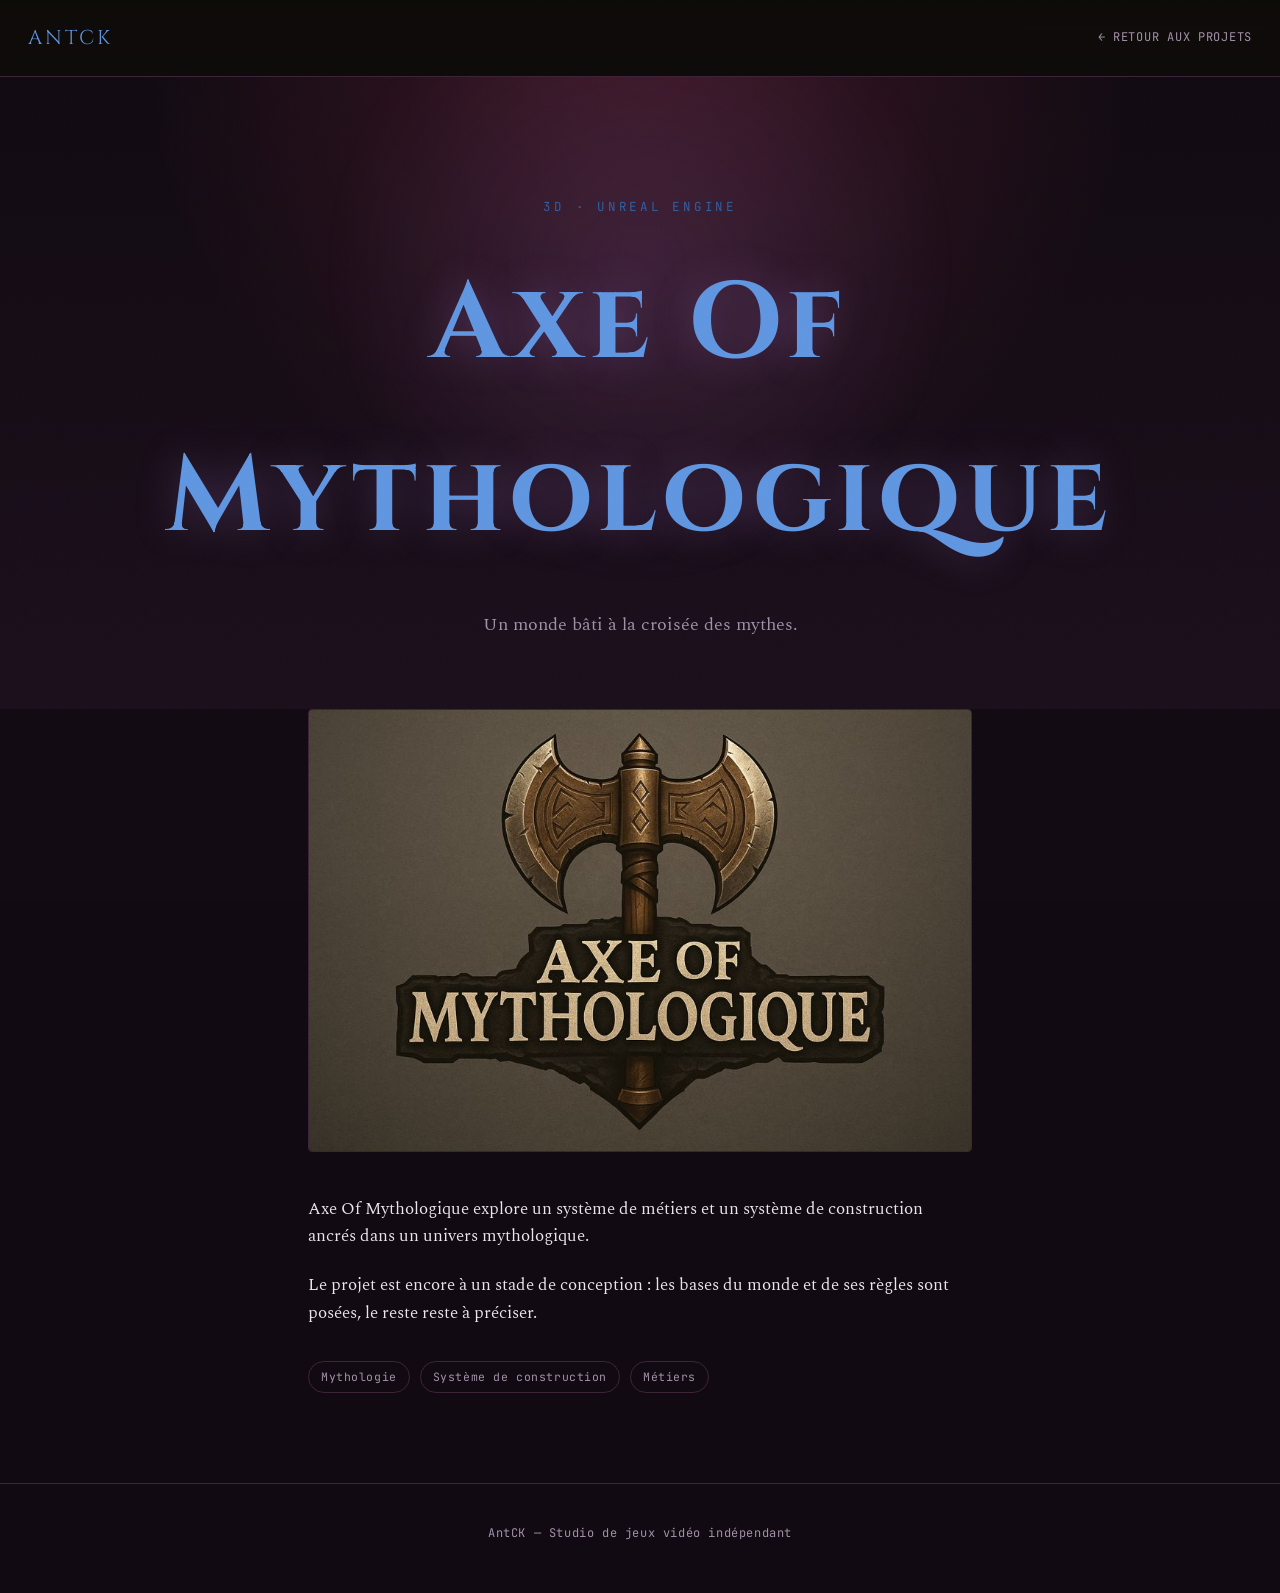
==== axe-of-mythologique.html @ 245e8f78 "Add files via upload" ====
<!DOCTYPE html>
<html lang="fr">
<head>
<meta charset="UTF-8">
<meta name="viewport" content="width=device-width, initial-scale=1.0">
<title>Axe Of Mythologique — AntCK</title>
<meta name="description" content="Axe Of Mythologique, concept de jeu mythologique chez AntCK.">
<link rel="preconnect" href="https://fonts.googleapis.com">
<link rel="preconnect" href="https://fonts.gstatic.com" crossorigin>
<link href="https://fonts.googleapis.com/css2?family=Cinzel:wght@500;600;700&family=Spectral:ital,wght@0,400;0,500;1,400&family=JetBrains+Mono:wght@400;500&display=swap" rel="stylesheet">
<link rel="stylesheet" href="style.css">
</head>
<body style="--gold:#5f95e0; --gold-dim:#3c5f95; --ember:#2f5fa0; --ember-dim:#1e3a63; --seal:#1c3a66;">
<div class="grain"></div>

<nav class="nav">
  <a href="index.html" class="nav__mark">ANTCK</a>
  <a href="index.html" class="back">&larr; Retour aux projets</a>
</nav>

<header class="hero" style="padding-bottom:70px;">
  <p class="hero__eyebrow">3D · Unreal Engine</p>
  <h1 class="hero__title">Axe Of Mythologique</h1>
  <p class="hero__subtitle">Un monde bâti à la croisée des mythes.</p>
</header>

<section class="section" style="padding-top:0; border-top:none;">
  <div class="container page-content">
    <img class="page-banner" src="axe-of-mythologique.jpg" alt="Axe Of Mythologique">
    <div class="page-body">
      <p>Axe Of Mythologique explore un système de métiers et un système de construction ancrés dans un univers mythologique.</p>
      <p>Le projet est encore à un stade de conception : les bases du monde et de ses règles sont posées, le reste reste à préciser.</p>
      <div class="page-meta">
        <span class="pill">Mythologie</span>
        <span class="pill">Système de construction</span>
        <span class="pill">Métiers</span>
      </div>
    </div>
  </div>
</section>

<footer class="footer">AntCK — Studio de jeux vidéo indépendant</footer>

</body>
</html>
---- style.css ----
/* =========================================================
   AntCK — style tokens
   Couleur : nuit aubergine + violet royal + bordeaux profond
   Type    : Cinzel (display, capitales gravées) / Spectral (corps)
             / JetBrains Mono (étiquettes, statuts)
   Signature : sceau de cire bordeaux posé sur chaque statut
   ========================================================= */

:root {
  --bg:         #110a12;
  --bg-alt:     #1b0f1b;
  --bg-card:    #221420;
  --line:       #3d2438;
  --gold:       #b07fe0;
  --gold-dim:   #7c53a3;
  --ember:      #9c3049;
  --ember-dim:  #601f30;
  --ink:        #ece3ee;
  --muted:      #a290a8;
  --seal:       #6e1526;

  --display: "Cinzel", serif;
  --body:    "Spectral", serif;
  --mono:    "JetBrains Mono", monospace;
}

* { box-sizing: border-box; }

html { scroll-behavior: smooth; }

body {
  margin: 0;
  background: var(--bg);
  color: var(--ink);
  font-family: var(--body);
  font-size: 17px;
  line-height: 1.6;
}

img { max-width: 100%; display: block; }

a { color: inherit; }

.container {
  max-width: 1180px;
  margin: 0 auto;
  padding: 0 28px;
}

/* ---------- Ambient texture ---------- */
.grain {
  position: fixed;
  inset: 0;
  pointer-events: none;
  z-index: 5;
  opacity: 0.05;
  background-image: url("data:image/svg+xml,%3Csvg xmlns='http://www.w3.org/2000/svg' width='120' height='120'%3E%3Cfilter id='n'%3E%3CfeTurbulence type='fractalNoise' baseFrequency='0.9' numOctaves='2' stitchTiles='stitch'/%3E%3C/filter%3E%3Crect width='100%25' height='100%25' filter='url(%23n)'/%3E%3C/svg%3E");
  mix-blend-mode: overlay;
}

/* ---------- Nav ---------- */
.nav {
  position: sticky;
  top: 0;
  z-index: 20;
  display: flex;
  align-items: center;
  justify-content: space-between;
  padding: 22px 28px;
  background: linear-gradient(to bottom, rgba(14,12,9,0.96), rgba(14,12,9,0.75));
  border-bottom: 1px solid var(--line);
  backdrop-filter: blur(6px);
}

.nav__mark {
  font-family: var(--display);
  letter-spacing: 0.14em;
  font-size: 20px;
  color: var(--gold);
  text-decoration: none;
}

.nav__links {
  display: flex;
  gap: 28px;
  font-family: var(--mono);
  font-size: 12.5px;
  letter-spacing: 0.06em;
  text-transform: uppercase;
}

.nav__links a { text-decoration: none; color: var(--muted); transition: color 0.2s ease; }
.nav__links a:hover { color: var(--gold); }

/* ---------- Hero ---------- */
.hero {
  position: relative;
  padding: 120px 28px 90px;
  text-align: center;
  overflow: hidden;
  background:
    radial-gradient(ellipse at 50% -10%, rgba(156,48,73,0.30), transparent 55%),
    linear-gradient(180deg, var(--bg) 0%, var(--bg-alt) 100%);
}

.hero::before {
  content: "";
  position: absolute;
  left: 50%;
  top: 30%;
  width: 640px;
  height: 640px;
  transform: translate(-50%, -50%);
  background: radial-gradient(circle, rgba(176,127,224,0.14), transparent 70%);
  filter: blur(4px);
}

.hero__eyebrow {
  position: relative;
  font-family: var(--mono);
  font-size: 12.5px;
  letter-spacing: 0.22em;
  text-transform: uppercase;
  color: var(--ember);
  margin: 0 0 22px;
}

.hero__title {
  position: relative;
  font-family: var(--display);
  font-size: clamp(52px, 9vw, 108px);
  letter-spacing: 0.05em;
  margin: 0;
  color: var(--gold);
  text-shadow: 0 0 40px rgba(176,127,224,0.30);
}

.hero__subtitle {
  position: relative;
  max-width: 560px;
  margin: 26px auto 0;
  color: var(--muted);
  font-size: 18px;
}

.hero__divider {
  position: relative;
  width: 120px;
  height: 1px;
  margin: 40px auto;
  background: linear-gradient(90deg, transparent, var(--gold-dim), transparent);
}

/* ---------- Section headers ---------- */
.section {
  padding: 90px 28px;
  border-top: 1px solid var(--line);
}

.section__head {
  max-width: 640px;
  margin: 0 auto 54px;
  text-align: center;
}

.section__eyebrow {
  font-family: var(--mono);
  font-size: 12px;
  letter-spacing: 0.18em;
  text-transform: uppercase;
  color: var(--ember);
  margin: 0 0 14px;
}

.section__title {
  font-family: var(--display);
  font-size: clamp(28px, 4vw, 40px);
  color: var(--ink);
  margin: 0 0 16px;
  letter-spacing: 0.02em;
}

.section__lede {
  color: var(--muted);
  margin: 0;
}

/* ---------- Featured project ---------- */
.featured {
  max-width: 1000px;
  margin: 0 auto;
  background: var(--bg-card);
  border: 1px solid var(--line);
  border-radius: 4px;
  overflow: hidden;
  display: grid;
  grid-template-columns: 1fr;
}

.featured__body { padding: 44px 44px 40px; }

.featured__tag {
  display: inline-flex;
  align-items: center;
  gap: 8px;
  font-family: var(--mono);
  font-size: 11.5px;
  letter-spacing: 0.1em;
  text-transform: uppercase;
  color: var(--ember);
  border: 1px solid var(--ember-dim);
  padding: 5px 10px;
  border-radius: 2px;
  margin-bottom: 20px;
}

.featured__title {
  font-family: var(--display);
  font-size: clamp(26px, 3.4vw, 36px);
  color: var(--gold);
  margin: 0 0 16px;
}

.featured__desc {
  color: var(--ink);
  max-width: 640px;
  margin: 0 0 30px;
}

.featured__meta {
  display: flex;
  flex-wrap: wrap;
  gap: 10px;
  margin-bottom: 34px;
}

.pill {
  font-family: var(--mono);
  font-size: 11.5px;
  letter-spacing: 0.05em;
  color: var(--muted);
  border: 1px solid var(--line);
  padding: 6px 12px;
  border-radius: 20px;
}

/* Phase timeline — a real sequence, so numbering is meaningful here */
.phases {
  display: grid;
  grid-template-columns: repeat(4, 1fr);
  gap: 0;
  border-top: 1px solid var(--line);
}

.phase {
  padding: 26px 20px;
  border-right: 1px solid var(--line);
  position: relative;
}

.phase:last-child { border-right: none; }

.phase__num {
  font-family: var(--mono);
  font-size: 11px;
  color: var(--gold-dim);
  letter-spacing: 0.08em;
}

.phase__title {
  font-family: var(--display);
  font-size: 15px;
  color: var(--ink);
  margin: 10px 0 8px;
  letter-spacing: 0.01em;
}

.phase__desc {
  font-size: 13.5px;
  color: var(--muted);
  margin: 0;
  line-height: 1.5;
}

/* ---------- Idea grid ---------- */
.grid {
  max-width: 1180px;
  margin: 0 auto;
  display: grid;
  grid-template-columns: repeat(auto-fill, minmax(300px, 1fr));
  gap: 26px;
}

.card {
  background: var(--bg-card);
  border: 1px solid var(--line);
  border-radius: 4px;
  overflow: hidden;
  transition: border-color 0.25s ease, transform 0.25s ease;
}

.card:hover {
  border-color: var(--gold-dim);
  transform: translateY(-3px);
}

.card__image {
  aspect-ratio: 3 / 2;
  overflow: hidden;
  background: #000;
}

.card__image img {
  width: 100%;
  height: 100%;
  object-fit: cover;
  opacity: 0.88;
}

.card__body { padding: 22px 24px 26px; }

.card__top {
  display: flex;
  align-items: center;
  justify-content: space-between;
  margin-bottom: 12px;
}

.card__title {
  font-family: var(--display);
  font-size: 19px;
  color: var(--ink);
  margin: 0;
  letter-spacing: 0.01em;
}

/* Signature element: wax-seal status marker */
.seal {
  display: inline-flex;
  align-items: center;
  gap: 6px;
  font-family: var(--mono);
  font-size: 10px;
  letter-spacing: 0.08em;
  text-transform: uppercase;
  color: #d9a9c0;
  flex-shrink: 0;
}

.seal::before {
  content: "";
  width: 12px;
  height: 12px;
  border-radius: 50%;
  background: radial-gradient(circle at 35% 30%, #c05270, var(--seal) 70%);
  box-shadow: inset 0 0 0 1px rgba(0,0,0,0.3);
}

.card__desc {
  font-size: 14.5px;
  color: var(--muted);
  margin: 0 0 16px;
}

.card__tags {
  display: flex;
  flex-wrap: wrap;
  gap: 8px;
}

.tag {
  font-family: var(--mono);
  font-size: 10.5px;
  color: var(--muted);
  border: 1px solid var(--line);
  padding: 4px 9px;
  border-radius: 2px;
}

/* ---------- Studio section ---------- */
.studio {
  max-width: 720px;
  margin: 0 auto;
  text-align: center;
}

.studio__name {
  font-family: var(--display);
  font-size: 22px;
  color: var(--gold);
  letter-spacing: 0.08em;
  margin-bottom: 18px;
}

.studio__text { color: var(--muted); }

/* ---------- Game page ---------- */
.back {
  display: inline-flex;
  align-items: center;
  gap: 8px;
  font-family: var(--mono);
  font-size: 12px;
  letter-spacing: 0.06em;
  text-transform: uppercase;
  color: var(--muted);
  text-decoration: none;
  transition: color 0.2s ease;
}

.back:hover { color: var(--gold); }

.page-content {
  max-width: 720px;
  margin: 0 auto;
}

.page-banner {
  width: 100%;
  border-radius: 4px;
  border: 1px solid var(--line);
  margin-bottom: 44px;
  aspect-ratio: 3 / 2;
  object-fit: cover;
}

.page-body {
  color: var(--ink);
  font-size: 17px;
}

.page-body p { margin: 0 0 22px; }

.page-body p:last-of-type { margin-bottom: 0; }

.page-meta {
  display: flex;
  flex-wrap: wrap;
  gap: 10px;
  margin-top: 34px;
}

/* ---------- Footer ---------- */
.footer {
  padding: 40px 28px 50px;
  text-align: center;
  border-top: 1px solid var(--line);
  color: var(--muted);
  font-family: var(--mono);
  font-size: 12px;
  letter-spacing: 0.05em;
}

/* ---------- Responsive ---------- */
@media (max-width: 700px) {
  .phases { grid-template-columns: 1fr 1fr; }
  .phase { border-bottom: 1px solid var(--line); }
  .phase:nth-child(2n) { border-right: none; }
  .nav__links { display: none; }
}

@media (prefers-reduced-motion: reduce) {
  html { scroll-behavior: auto; }
  .card { transition: none; }
}
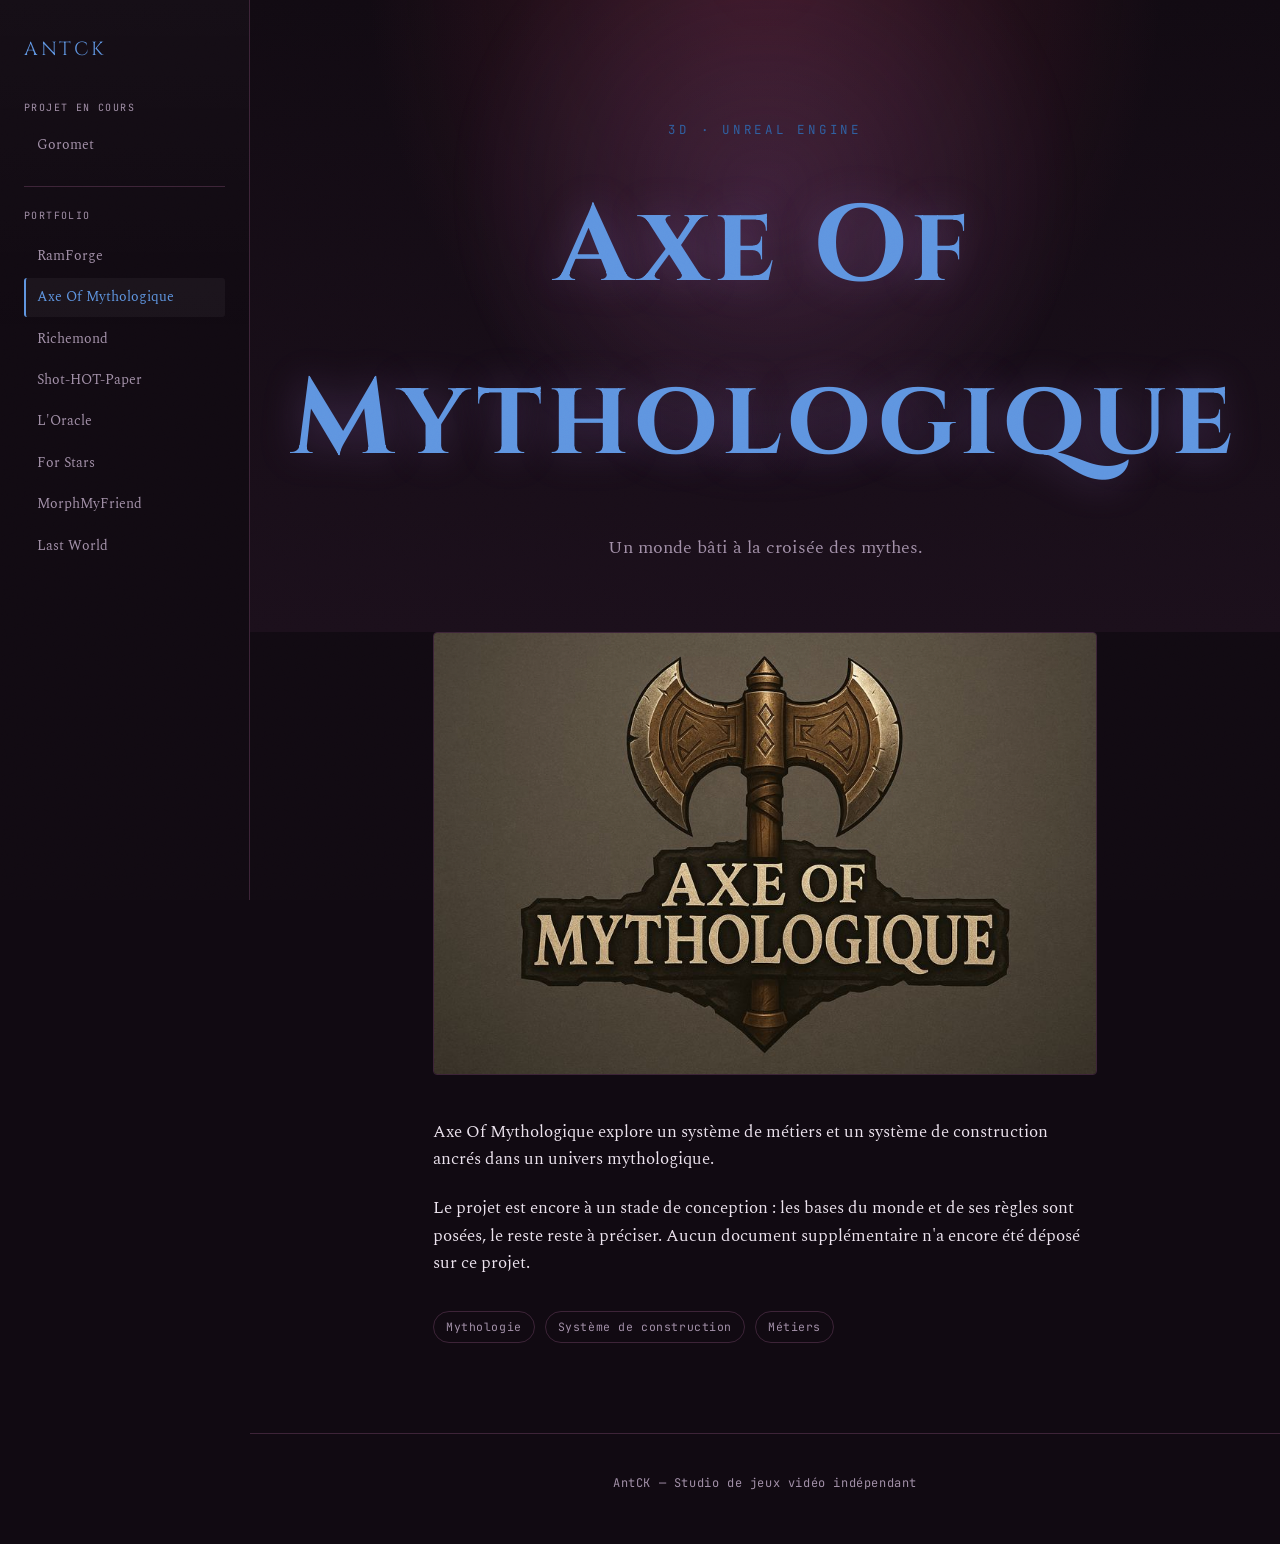
==== commit 63d66a50: "Add files via upload" ====
--- a/axe-of-mythologique.html
+++ b/axe-of-mythologique.html
@@ -12,11 +12,23 @@
 </head>
 <body style="--gold:#5f95e0; --gold-dim:#3c5f95; --ember:#2f5fa0; --ember-dim:#1e3a63; --seal:#1c3a66;">
 <div class="grain"></div>
-
-<nav class="nav">
-  <a href="index.html" class="nav__mark">ANTCK</a>
-  <a href="index.html" class="back">&larr; Retour aux projets</a>
-</nav>
+<aside class="sidebar">
+  <a href="index.html" class="sidebar__mark">ANTCK</a>
+  <p class="sidebar__label">Projet en cours</p>
+  <nav class="sidebar__nav">
+    <a href="goromet.html" class="sidebar__link">Goromet</a>
+    <div class="sidebar__divider"></div><p class="sidebar__label">Portfolio</p>
+    <a href="ramforge.html" class="sidebar__link">RamForge</a>
+    <a href="axe-of-mythologique.html" class="sidebar__link is-active">Axe Of Mythologique</a>
+    <a href="richemond.html" class="sidebar__link">Richemond</a>
+    <a href="shot-hot-paper.html" class="sidebar__link">Shot-HOT-Paper</a>
+    <a href="loracle.html" class="sidebar__link">L'Oracle</a>
+    <a href="for-stars.html" class="sidebar__link">For Stars</a>
+    <a href="morphmyfriend.html" class="sidebar__link">MorphMyFriend</a>
+    <a href="last-world.html" class="sidebar__link">Last World</a>
+  </nav>
+</aside>
+<main class="main">
 
 <header class="hero" style="padding-bottom:70px;">
   <p class="hero__eyebrow">3D · Unreal Engine</p>
@@ -29,7 +41,7 @@
     <img class="page-banner" src="axe-of-mythologique.jpg" alt="Axe Of Mythologique">
     <div class="page-body">
       <p>Axe Of Mythologique explore un système de métiers et un système de construction ancrés dans un univers mythologique.</p>
-      <p>Le projet est encore à un stade de conception : les bases du monde et de ses règles sont posées, le reste reste à préciser.</p>
+      <p>Le projet est encore à un stade de conception : les bases du monde et de ses règles sont posées, le reste reste à préciser. Aucun document supplémentaire n'a encore été déposé sur ce projet.</p>
       <div class="page-meta">
         <span class="pill">Mythologie</span>
         <span class="pill">Système de construction</span>
@@ -40,6 +52,6 @@
 </section>
 
 <footer class="footer">AntCK — Studio de jeux vidéo indépendant</footer>
-
+</main>
 </body>
 </html>
--- a/style.css
+++ b/style.css
@@ -58,39 +58,74 @@
   mix-blend-mode: overlay;
 }
 
-/* ---------- Nav ---------- */
-.nav {
+/* ---------- Sidebar ---------- */
+body { display: flex; min-height: 100vh; }
+
+.sidebar {
+  width: 250px;
+  flex-shrink: 0;
   position: sticky;
   top: 0;
-  z-index: 20;
-  display: flex;
-  align-items: center;
-  justify-content: space-between;
-  padding: 22px 28px;
-  background: linear-gradient(to bottom, rgba(14,12,9,0.96), rgba(14,12,9,0.75));
-  border-bottom: 1px solid var(--line);
-  backdrop-filter: blur(6px);
-}
-
-.nav__mark {
+  align-self: flex-start;
+  height: 100vh;
+  overflow-y: auto;
+  padding: 34px 24px;
+  border-right: 1px solid var(--line);
+  background: linear-gradient(180deg, rgba(255,255,255,0.02), transparent 40%);
+}
+
+.sidebar__mark {
+  display: block;
   font-family: var(--display);
   letter-spacing: 0.14em;
-  font-size: 20px;
+  font-size: 19px;
   color: var(--gold);
   text-decoration: none;
-}
-
-.nav__links {
+  margin-bottom: 36px;
+}
+
+.sidebar__label {
+  font-family: var(--mono);
+  font-size: 10px;
+  letter-spacing: 0.14em;
+  text-transform: uppercase;
+  color: var(--muted);
+  margin: 0 0 10px;
+}
+
+.sidebar__nav {
   display: flex;
-  gap: 28px;
-  font-family: var(--mono);
-  font-size: 12.5px;
-  letter-spacing: 0.06em;
-  text-transform: uppercase;
-}
-
-.nav__links a { text-decoration: none; color: var(--muted); transition: color 0.2s ease; }
-.nav__links a:hover { color: var(--gold); }
+  flex-direction: column;
+  gap: 3px;
+}
+
+.sidebar__divider {
+  height: 1px;
+  background: var(--line);
+  margin: 18px 0;
+}
+
+.sidebar__link {
+  display: block;
+  padding: 8px 11px;
+  border-radius: 3px;
+  font-family: var(--body);
+  font-size: 14px;
+  color: var(--muted);
+  text-decoration: none;
+  border-left: 2px solid transparent;
+  transition: color 0.2s ease, background 0.2s ease, border-color 0.2s ease;
+}
+
+.sidebar__link:hover { color: var(--ink); background: rgba(255,255,255,0.04); }
+
+.sidebar__link.is-active {
+  color: var(--gold);
+  border-left-color: var(--gold);
+  background: rgba(255,255,255,0.04);
+}
+
+.main { flex: 1; min-width: 0; }
 
 /* ---------- Hero ---------- */
 .hero {
@@ -440,6 +475,44 @@
   margin-top: 34px;
 }
 
+/* ---------- About ---------- */
+.about {
+  max-width: 720px;
+  margin: 0 auto;
+}
+
+.about__name {
+  font-family: var(--display);
+  font-size: 26px;
+  color: var(--gold);
+  letter-spacing: 0.03em;
+  margin: 0 0 6px;
+}
+
+.about__role {
+  font-family: var(--mono);
+  font-size: 12px;
+  letter-spacing: 0.1em;
+  text-transform: uppercase;
+  color: var(--ember);
+  margin: 0 0 26px;
+}
+
+.about__text {
+  color: var(--ink);
+  font-size: 16.5px;
+}
+
+.about__text p { margin: 0 0 20px; }
+.about__text p:last-child { margin-bottom: 0; }
+
+.about__ambitions {
+  display: flex;
+  flex-wrap: wrap;
+  gap: 10px;
+  margin-top: 28px;
+}
+
 /* ---------- Footer ---------- */
 .footer {
   padding: 40px 28px 50px;
@@ -452,11 +525,32 @@
 }
 
 /* ---------- Responsive ---------- */
+@media (max-width: 780px) {
+  body { flex-direction: column; }
+  .sidebar {
+    position: relative;
+    width: 100%;
+    height: auto;
+    border-right: none;
+    border-bottom: 1px solid var(--line);
+    padding: 18px 20px;
+  }
+  .sidebar__nav { flex-direction: row; overflow-x: auto; gap: 6px; }
+  .sidebar__label { display: none; }
+  .sidebar__divider { display: none; }
+  .sidebar__link {
+    white-space: nowrap;
+    border-left: none;
+    border-bottom: 2px solid transparent;
+  }
+  .sidebar__link.is-active { border-left-color: transparent; border-bottom-color: var(--gold); }
+  .sidebar__mark { margin-bottom: 14px; }
+}
+
 @media (max-width: 700px) {
   .phases { grid-template-columns: 1fr 1fr; }
   .phase { border-bottom: 1px solid var(--line); }
   .phase:nth-child(2n) { border-right: none; }
-  .nav__links { display: none; }
 }
 
 @media (prefers-reduced-motion: reduce) {
